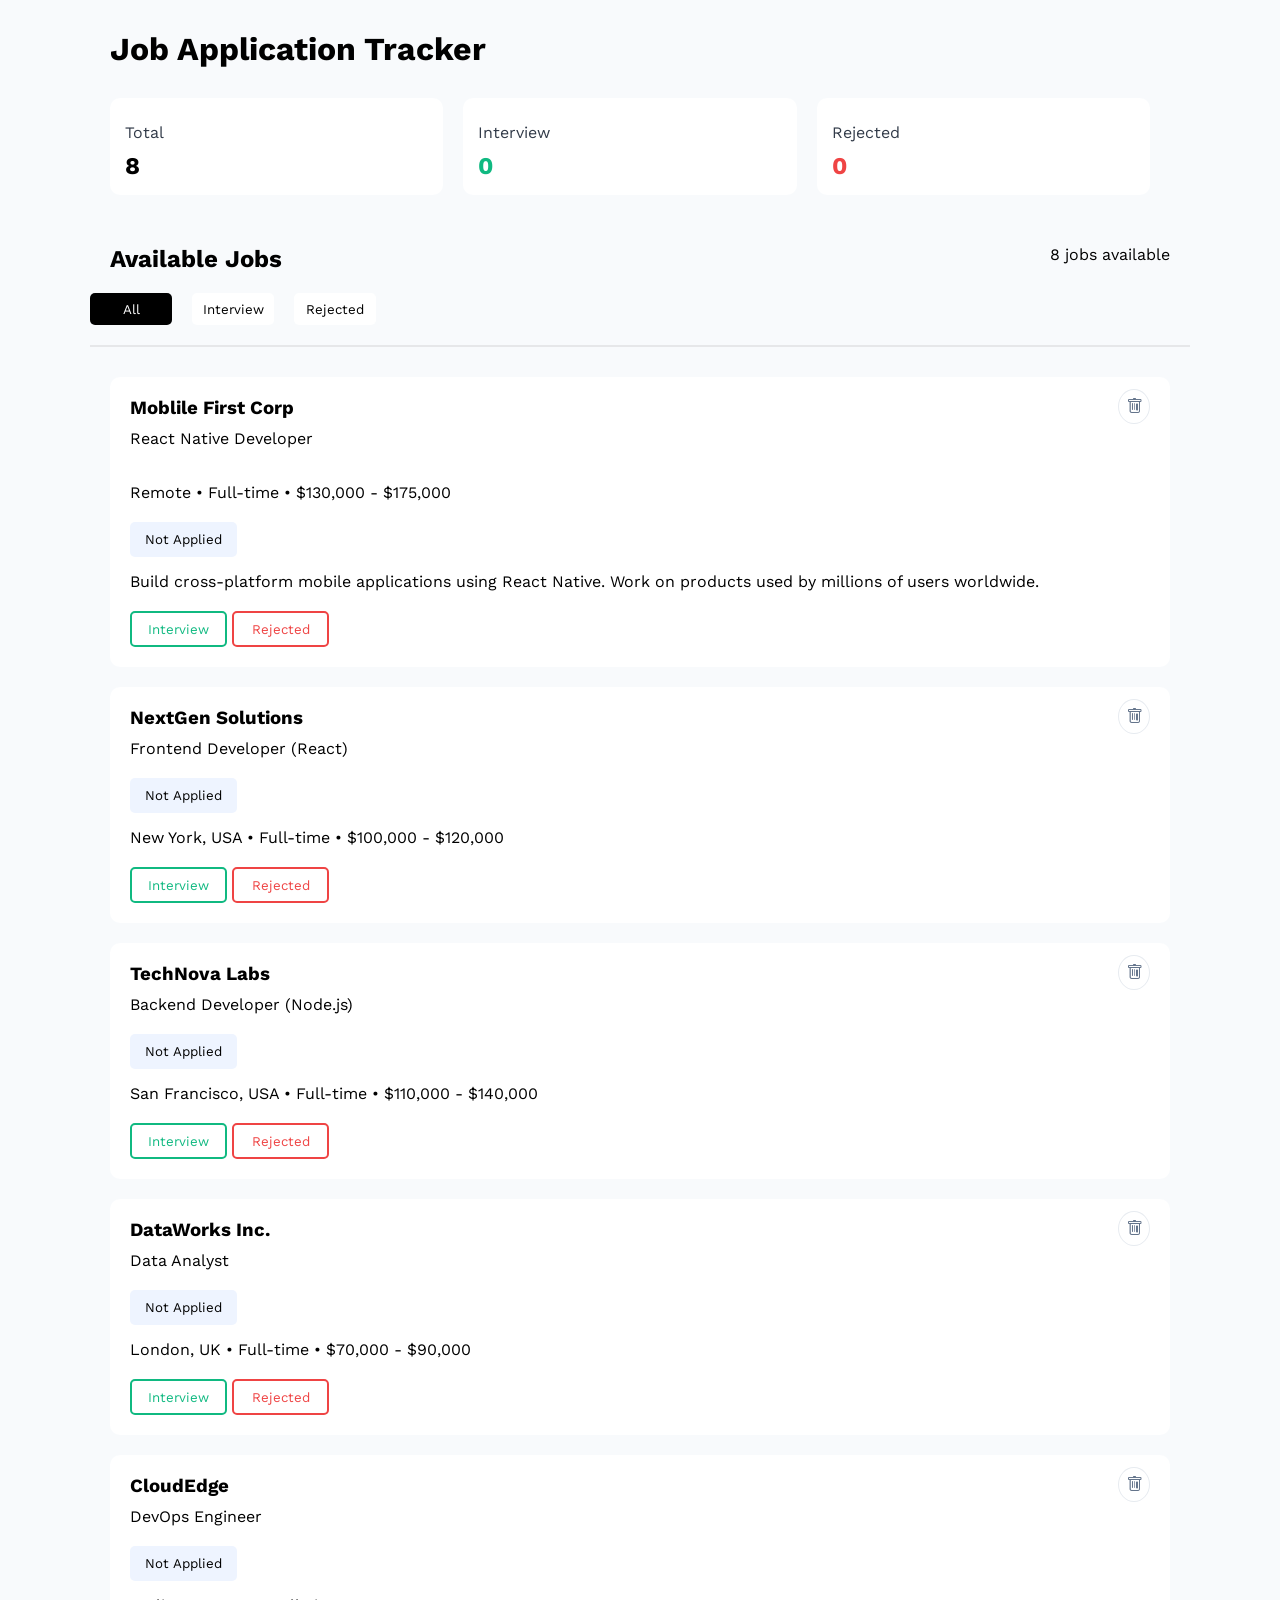
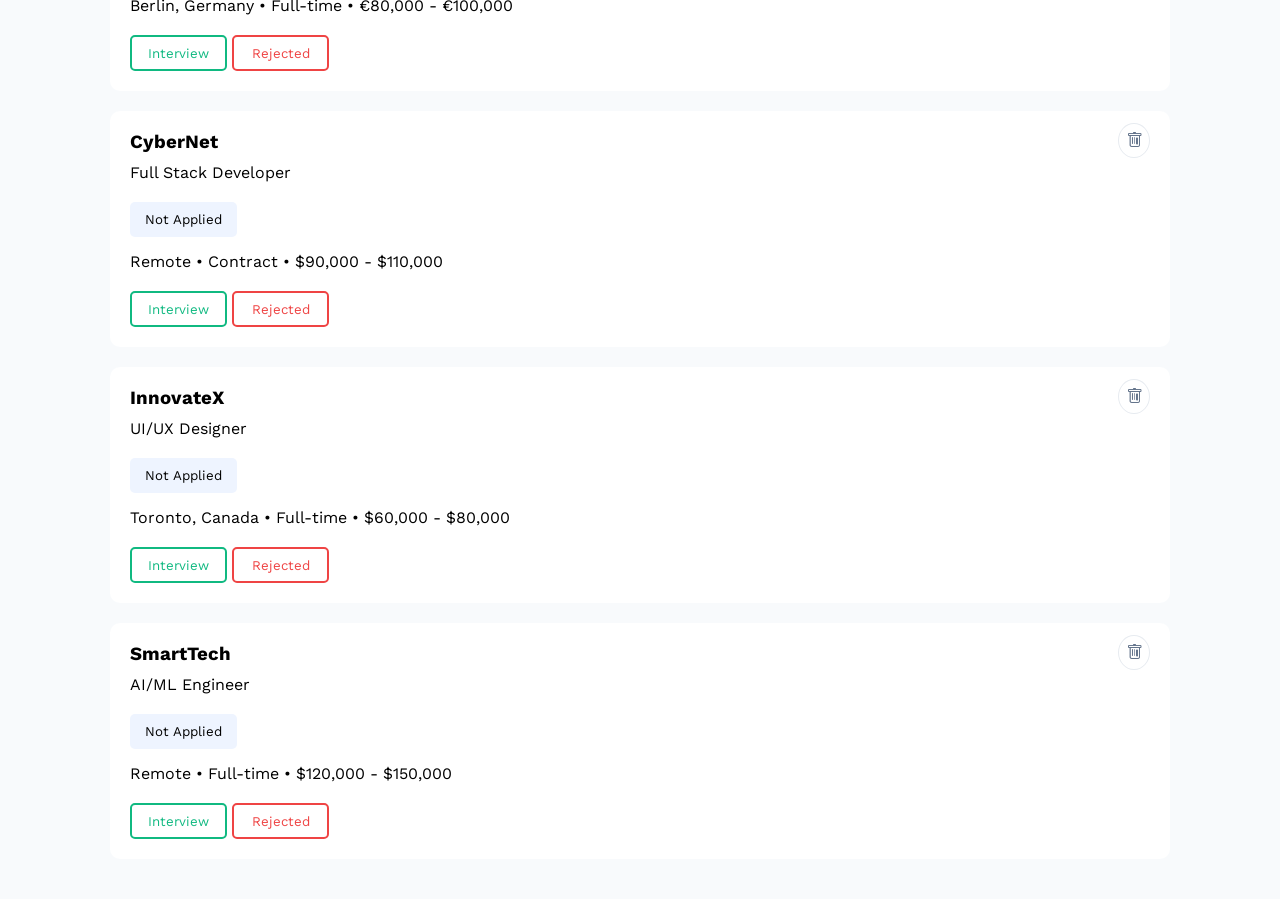
==== index.html @ f0cd538f "first commit" ====
<!doctype html>
<html lang="en">
  <head>
    <meta charset="UTF-8" />
    <meta name="viewport" content="width=device-width, initial-scale=1.0" />
    <title>Document</title>
    <link rel="stylesheet" href="/assets/css/style.css" />
    <link rel="preconnect" href="https://fonts.googleapis.com" />
    <link rel="preconnect" href="https://fonts.gstatic.com" crossorigin />
    <link
      href="https://fonts.googleapis.com/css2?family=Geist:wght@100..900&family=Inter:ital,opsz,wght@0,14..32,100..900;1,14..32,100..900&family=Manrope:wght@200..800&family=Work+Sans:ital,wght@0,100..900;1,100..900&display=swap"
      rel="stylesheet"
    />
    <link
      rel="stylesheet"
      href="https://cdn.jsdelivr.net/npm/bootstrap-icons@1.13.1/font/bootstrap-icons.min.css"
    />
    <link
      rel="stylesheet"
      href="https://cdnjs.cloudflare.com/ajax/libs/font-awesome/6.5.2/css/all.min.css"
    />
    <link rel="stylesheet" href="assets/css/avaliable.css" />
  </head>
  <body>
    <header>
      <h2 id="job-title">Job Application Tracker</h2>
      <div class="job_cards">
        <div class="card total">
          <p>Total</p>
          <h2>8</h2>
        </div>

        <div class="card interview">
          <p>Interview</p>
          <h2>0</h2>
        </div>

        <div class="card rejected">
          <p>Rejected</p>
          <h2>0</h2>
        </div>
      </div>
    </header>
    <div class="topbar">
      <div class="main-top">
        <h2>Available Jobs</h2>
        <p>0 jobs</p>
      </div>
      <div class="buttons">
        <!-- <button class="tab active">All</button>
        <button class="tab">Interview</button>
        <button class="tab">Rejected</button> -->

        <button class="btn_all active">All</button>
        <button class="btn_inter">Interview</button>
        <button class="btn_rej">Rejected</button>
      </div>
    </div>
    <hr />

    <main id="all">
      <div class="main-card">
        <div class="main-text">
          <div class="description">
            <h3>Moblile First Corp</h3>
            <p>React Native Developer</p>
          </div>
          <div style="background-color: white">
            <i class="bi bi-trash icons"></i>
          </div>
        </div>
        <p>Remote • Full-time • $130,000 - $175,000</p>
        <button class="not_applied">Not Applied</button>
        <p>
          Build cross-platform mobile applications using React Native. Work on
          products used by millions of users worldwide.
        </p>

        <button class="inter">Interview</button>
        <button class="rej">Rejected</button>
      </div>
      <div class="main-card">
        <div class="main-text">
          <div class="description">
            <h3>NextGen Solutions</h3>
            <p>Frontend Developer (React)</p>
          </div>
          <div style="background-color: white">
            <i class="bi bi-trash icons"></i>
          </div>
        </div>
        <button class="not_applied">Not Applied</button>

        <p>New York, USA • Full-time • $100,000 - $120,000</p>
        <button class="inter">Interview</button>
        <button class="rej">Rejected</button>
      </div>

      <div class="main-card">
        <div class="main-text">
          <div class="description">
            <h3>TechNova Labs</h3>
            <p>Backend Developer (Node.js)</p>
          </div>
          <div style="background-color: white">
            <i class="bi bi-trash icons"></i>
          </div>
        </div>
        <button class="not_applied">Not Applied</button>

        <p>San Francisco, USA • Full-time • $110,000 - $140,000</p>
        <button class="inter">Interview</button>
        <button class="rej">Rejected</button>
      </div>
      <div class="main-card">
        <div class="main-text">
          <div class="description">
            <h3>DataWorks Inc.</h3>
            <p>Data Analyst</p>
          </div>
          <div style="background-color: white">
            <i class="bi bi-trash icons"></i>
          </div>
        </div>
        <button class="not_applied">Not Applied</button>

        <p>London, UK • Full-time • $70,000 - $90,000</p>
        <button class="inter">Interview</button>
        <button class="rej">Rejected</button>
      </div>

      <div class="main-card">
        <div class="main-text">
          <div class="description">
            <h3>CloudEdge</h3>
            <p>DevOps Engineer</p>
          </div>
          <div style="background-color: white">
            <i class="bi bi-trash icons"></i>
          </div>
        </div>
        <button class="not_applied">Not Applied</button>

        <p>Berlin, Germany • Full-time • €80,000 - €100,000</p>
        <button class="inter">Interview</button>
        <button class="rej">Rejected</button>
      </div>

      <div class="main-card">
        <div class="main-text">
          <div class="description">
            <h3>CyberNet</h3>
            <p>Full Stack Developer</p>
          </div>
          <div style="background-color: white">
            <i class="bi bi-trash icons"></i>
          </div>
        </div>
        <button class="not_applied">Not Applied</button>

        <p>Remote • Contract • $90,000 - $110,000</p>
        <button class="inter">Interview</button>
        <button class="rej">Rejected</button>
      </div>
      <div class="main-card">
        <div class="main-text">
          <div class="description">
            <h3>InnovateX</h3>
            <p>UI/UX Designer</p>
          </div>
          <div style="background-color: white">
            <i class="bi bi-trash icons"></i>
          </div>
        </div>
        <button class="not_applied">Not Applied</button>

        <p>Toronto, Canada • Full-time • $60,000 - $80,000</p>
        <button class="inter">Interview</button>
        <button class="rej">Rejected</button>
      </div>

      <div class="main-card">
        <div class="main-text">
          <div class="description">
            <h3>SmartTech</h3>
            <p>AI/ML Engineer</p>
          </div>
          <div style="background-color: white">
            <i class="bi bi-trash icons"></i>
          </div>
        </div>
        <button class="not_applied">Not Applied</button>

        <p>Remote • Full-time • $120,000 - $150,000</p>
        <button class="inter">Interview</button>
        <button class="rej">Rejected</button>
      </div>
    </main>

    <section id="interview" class="hidden">
      <!-- <div class="main-top">
        <h2>Available Jobs</h2>
        <p>0 jobs</p>
      </div>
      <div class="buttons">
        <button class="btn_all">All</button>
        <button class="btn_inter">Interview</button>
        <button class="btn_rej">Rejected</button>
      </div> -->
      <div class="main-avaliable-card">
        <img src="assets/img/jobs.png" alt="" />
        <h2>No jobs avaliable</h2>
        <p>Check Back soon for new job opportunities</p>
      </div>
    </section>

    <section id="rejected" class="hidden">
      <!-- <div class="main-top">
        <h2>Available Jobs</h2>
        <p>0 jobs</p>
      </div>
      <div class="buttons">
        <button class="btn_all">All</button>
        <button class="btn_inter">Interview</button>
        <button class="btn_rej">Rejected</button>
      </div> -->
      <div class="main-avaliable-card">
        <img src="assets/img/jobs.png" alt="" />
        <h2>No jobs avaliable</h2>
        <p>Check Back soon for new job opportunities</p>
      </div>
    </section>

    <script src="assets/js/main.js"></script>
  </body>
</html>
---- assets/css/style.css ----
* {
  box-sizing: border-box;
  margin: 0;
  padding: 0;

  font-family: "Work Sans", sans-serif;
}
body {
  background-color: #f8fafc;
}

header,
hr,
main, #rejected, #interview,.topbar {
  width: 1100px;
  margin: 0 auto;

  /* flex-direction: column; */
  /* border: 2px solid; */
}

header,
.main-top,main, #rejected, #interview {
  margin-top: 10px;
  padding: 20px;
  /* display: flex; */
  /* justify-content: center;
    align-items: center;
    flex-direction: column; */
}
#job-title {
  font-size: 32px;
}
.job_cards {
  display: flex;
  margin-top: 30px;
}
.card {
  width: 359.33px;
  height: 97px;
  margin-right: 20px;
  background-color: white;
  padding: 15px;
  border-radius: 10px;
}
.card p,
.card h2 {
  background-color: #ffffff;
  margin-top: 10px;
}
.card p {
  color: #323b49;
}

hr {
  border: none;
  height: 2px;
  background-color: #e6e7e9;
  margin-top: 20px;
}

.main-top {
  display: flex;
  justify-content: space-between;
}
.buttons {
  display: flex;
  /* margin-left: 20px; */
  gap: 20px;

  margin-bottom: 20px;
}
.tab,
.btn_all,
.btn_inter,

.btn_rej {
  width: 82px;
  height: 32px;
  border: none;
  border-radius: 5px;

  /* padding: px; */

  background-color: white;
  color: black;
}

.active {
  background-color: black !important;
  color: white !important;
}

.hidden {
  display: none;
}
.main-card {
  padding: 20px;
  /* margin-top: 20px; */
  background-color: white;
  margin-bottom: 20px;
  border-radius: 10px;
}
.main-text {
  display: flex;
  justify-content: space-between;
  background-color: white;
}
.description h2,
.description p,
.main-card > p,
.description h3 {
  background-color: white;
}

.main-card p {
  padding: 15px 0px 20px 0px;
}
.description p {
  padding: 10px 0px 20px 0px;
}
.not_applied {
  padding: 10px 15px;
  background-color: #eef4ff;
  border: none;
  border-radius: 5px;
}
.interview h2{
  color: #10b981;
}

.rejected h2{
  color: #ef4444;
}
.inter,
.rej {
  width: 97px;
  height: 36px;
  border-radius: 5px;
  background-color: white;
}
.inter {
  border: 2px solid #10b981;
  color: #10b981;

}

.rej {
  border: 2px solid #ef4444;
  color: #ef4444;
}
.icons {
  color: #64748b;
  background-color: white;
  border: 1px solid #e7ebf0;
  padding: 7px;
  border-radius: 50%;
}
---- assets/css/avaliable.css ----
.main-avaliable-card{
   height: 350px;
    display: flex;
    justify-content: center;
    align-items: center;
    flex-direction: column;
    gap: 10px;
    background-color: white;
}
.main-avaliable-card img{
      background-color: white;

}

.main-avaliable-card p{
    color: #64748B;
}
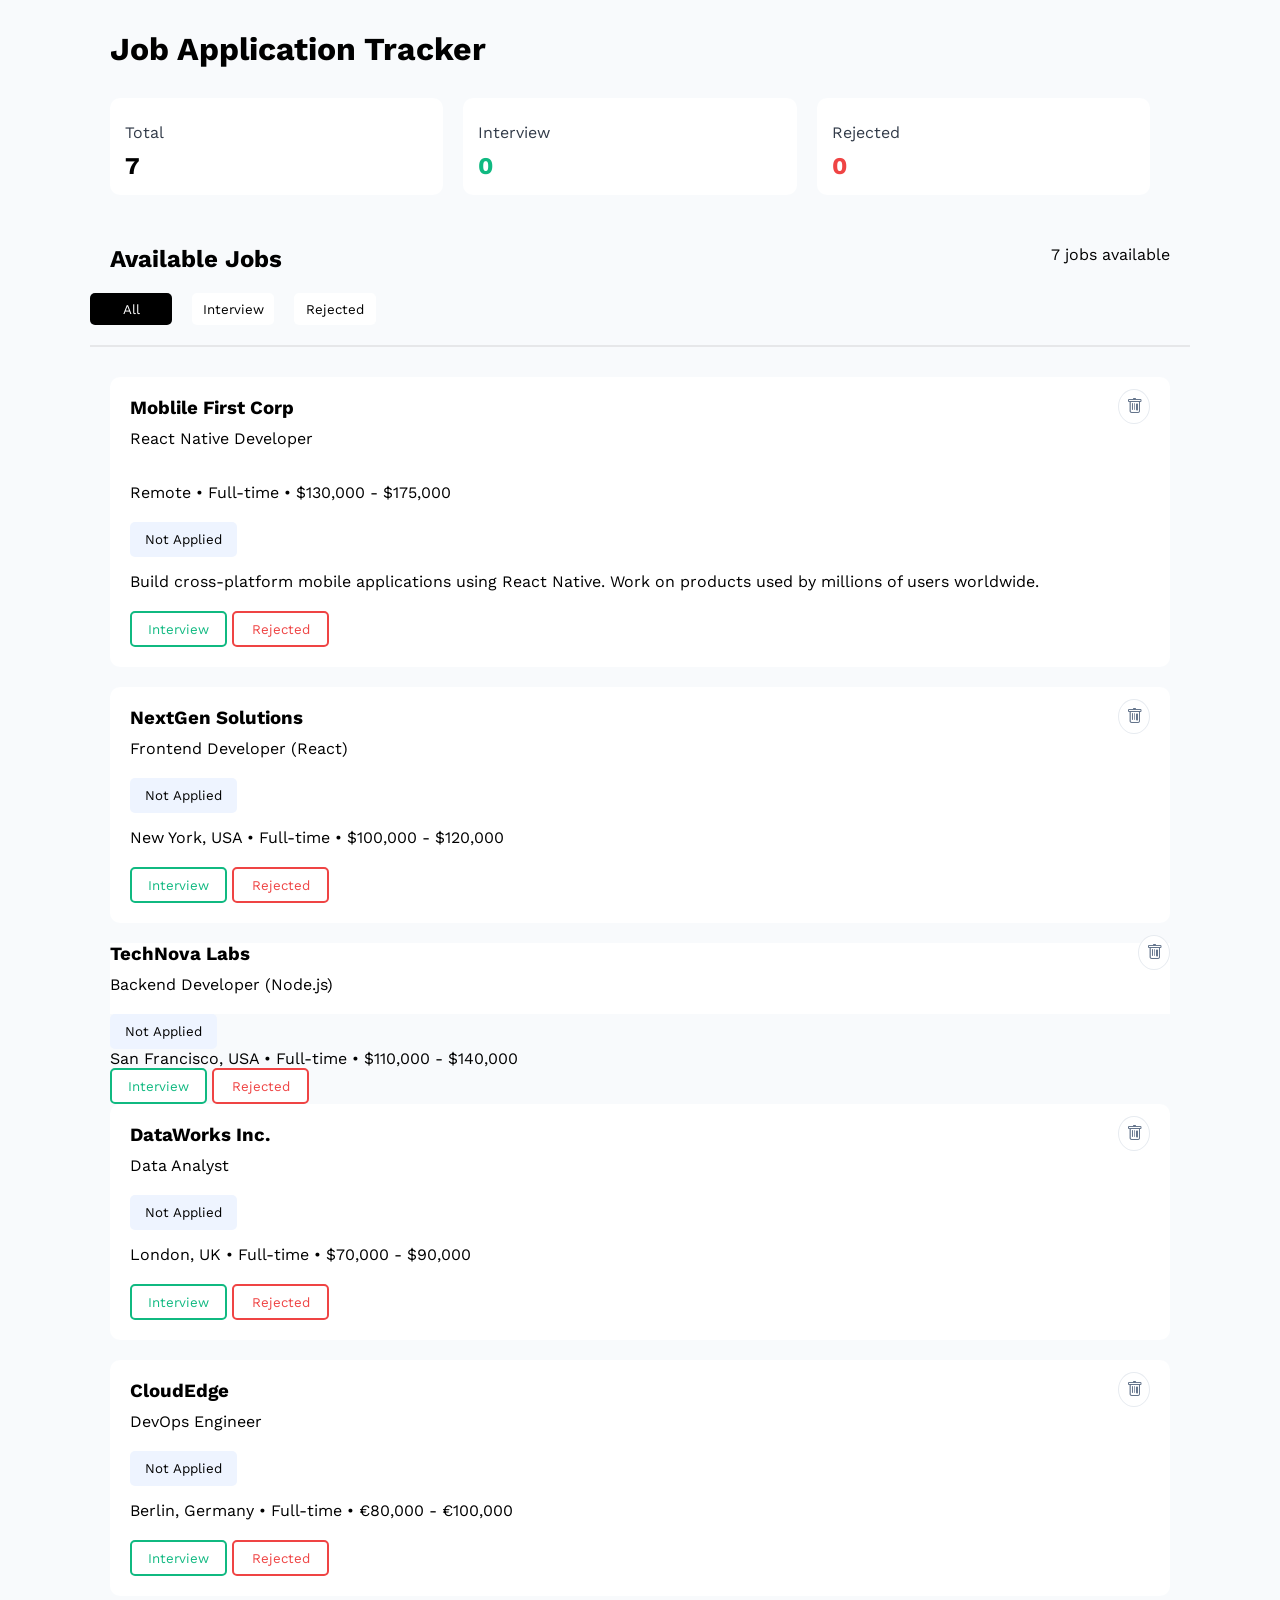
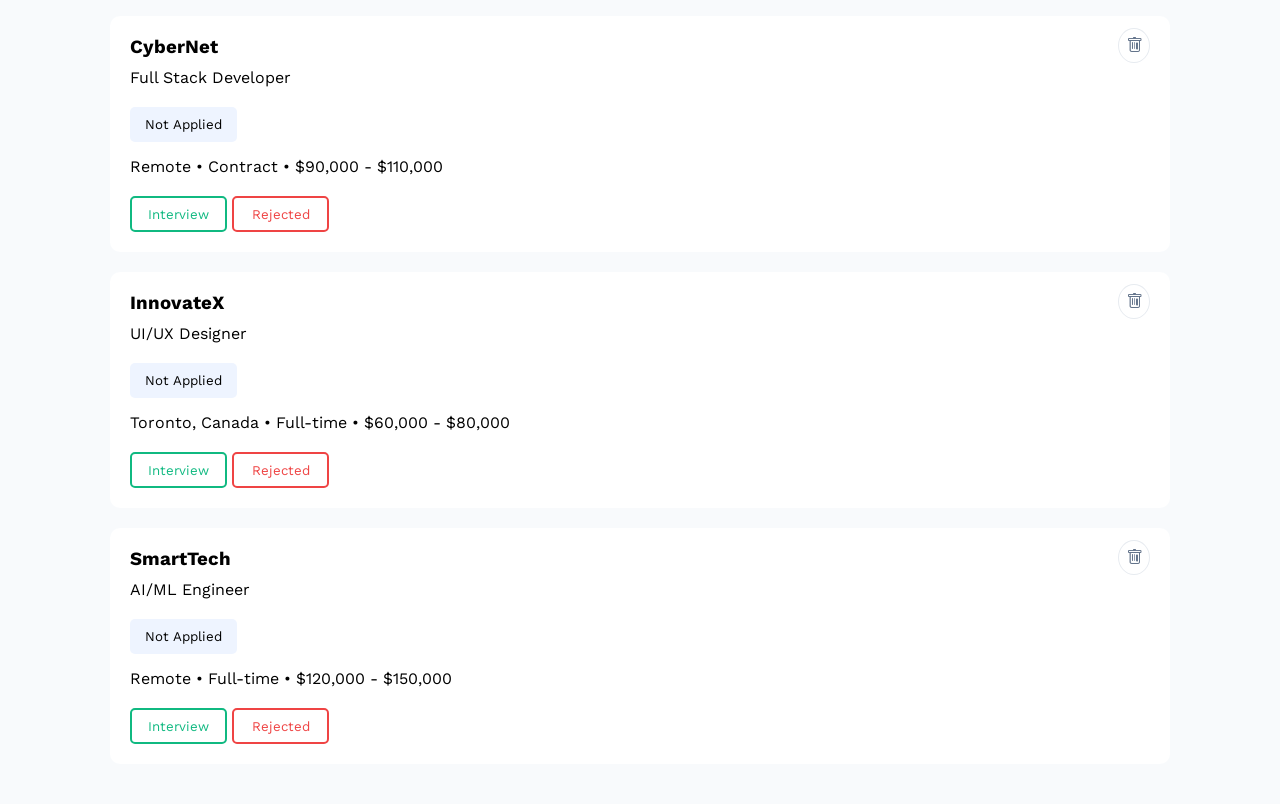
==== commit 09164521: "ans" ====
--- a/index.html
+++ b/index.html
@@ -4,7 +4,7 @@
     <meta charset="UTF-8" />
     <meta name="viewport" content="width=device-width, initial-scale=1.0" />
     <title>Document</title>
-    <link rel="stylesheet" href="/assets/css/style.css" />
+    <link rel="stylesheet" href="assets/css/style.css" />
     <link rel="preconnect" href="https://fonts.googleapis.com" />
     <link rel="preconnect" href="https://fonts.gstatic.com" crossorigin />
     <link
@@ -96,7 +96,7 @@
         <button class="rej">Rejected</button>
       </div>
 
-      <div class="main-card">
+      <div class="main-car~d">
         <div class="main-text">
           <div class="description">
             <h3>TechNova Labs</h3>
